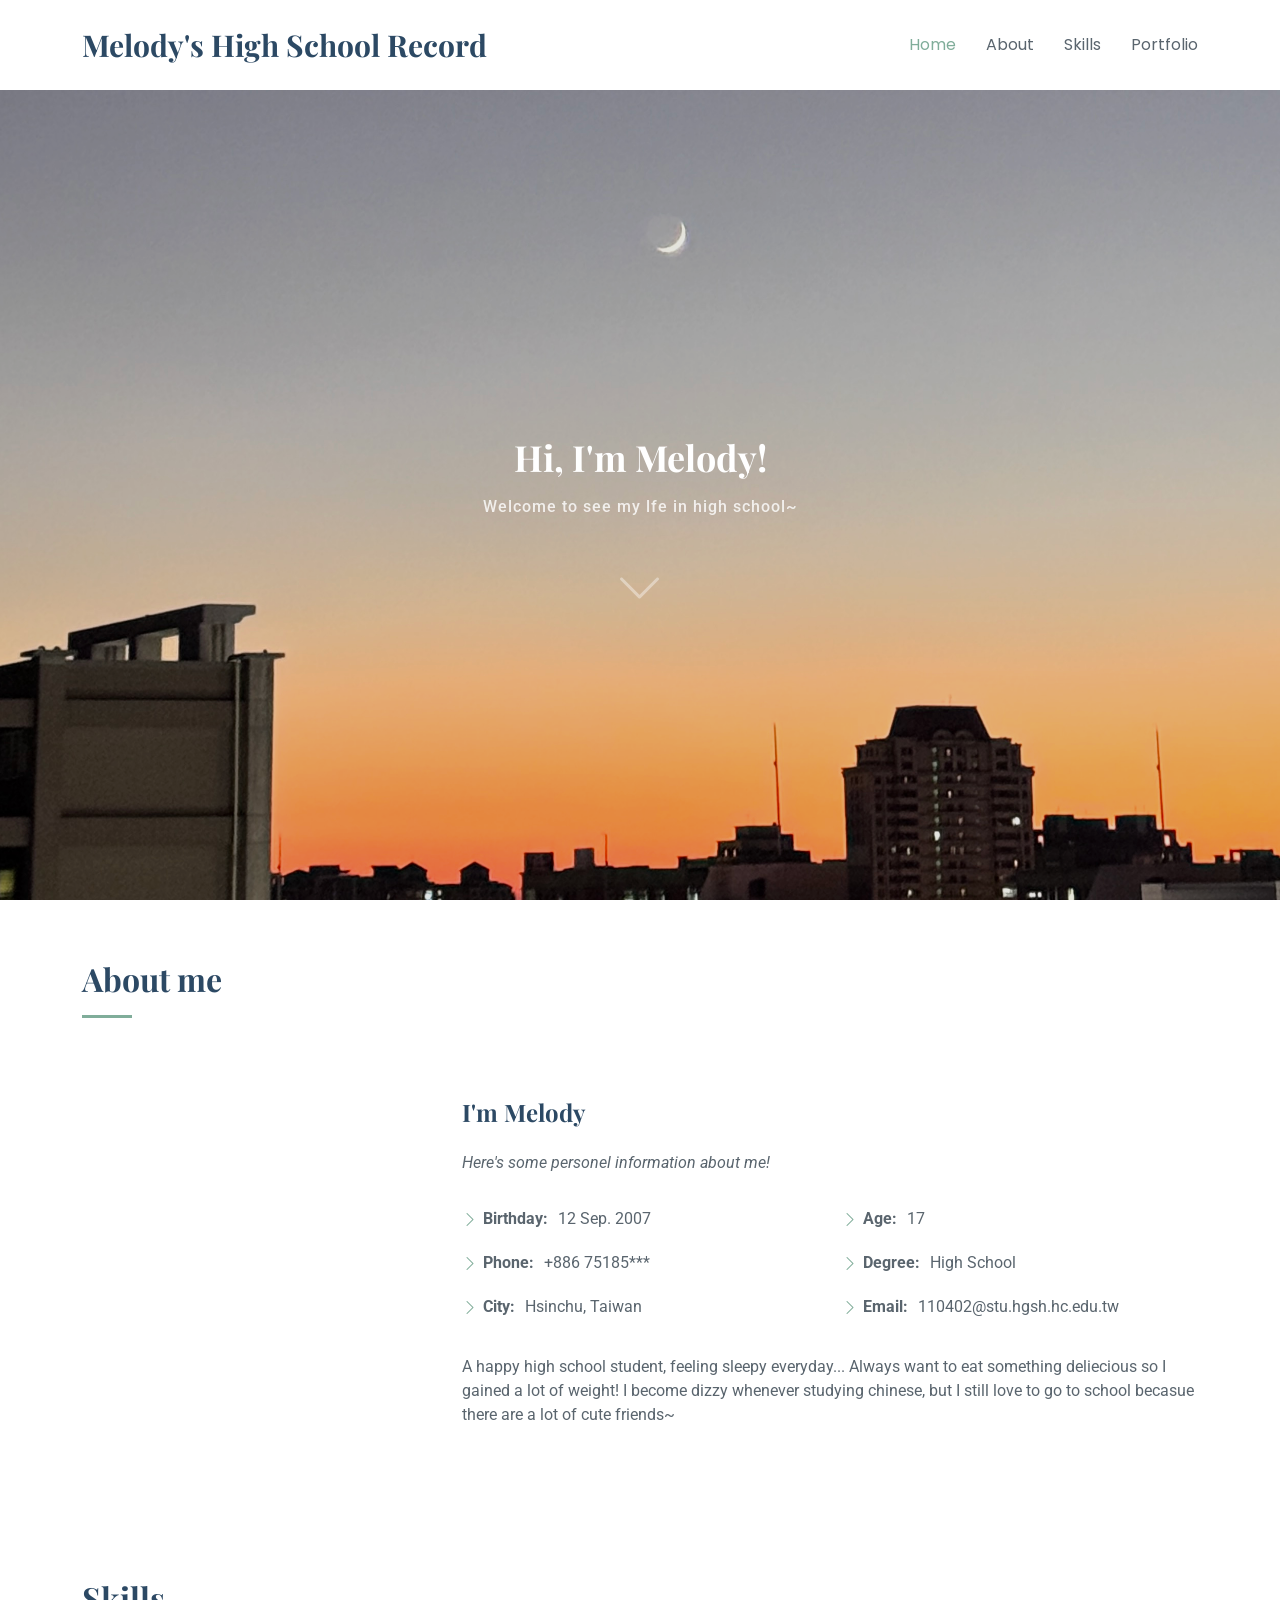
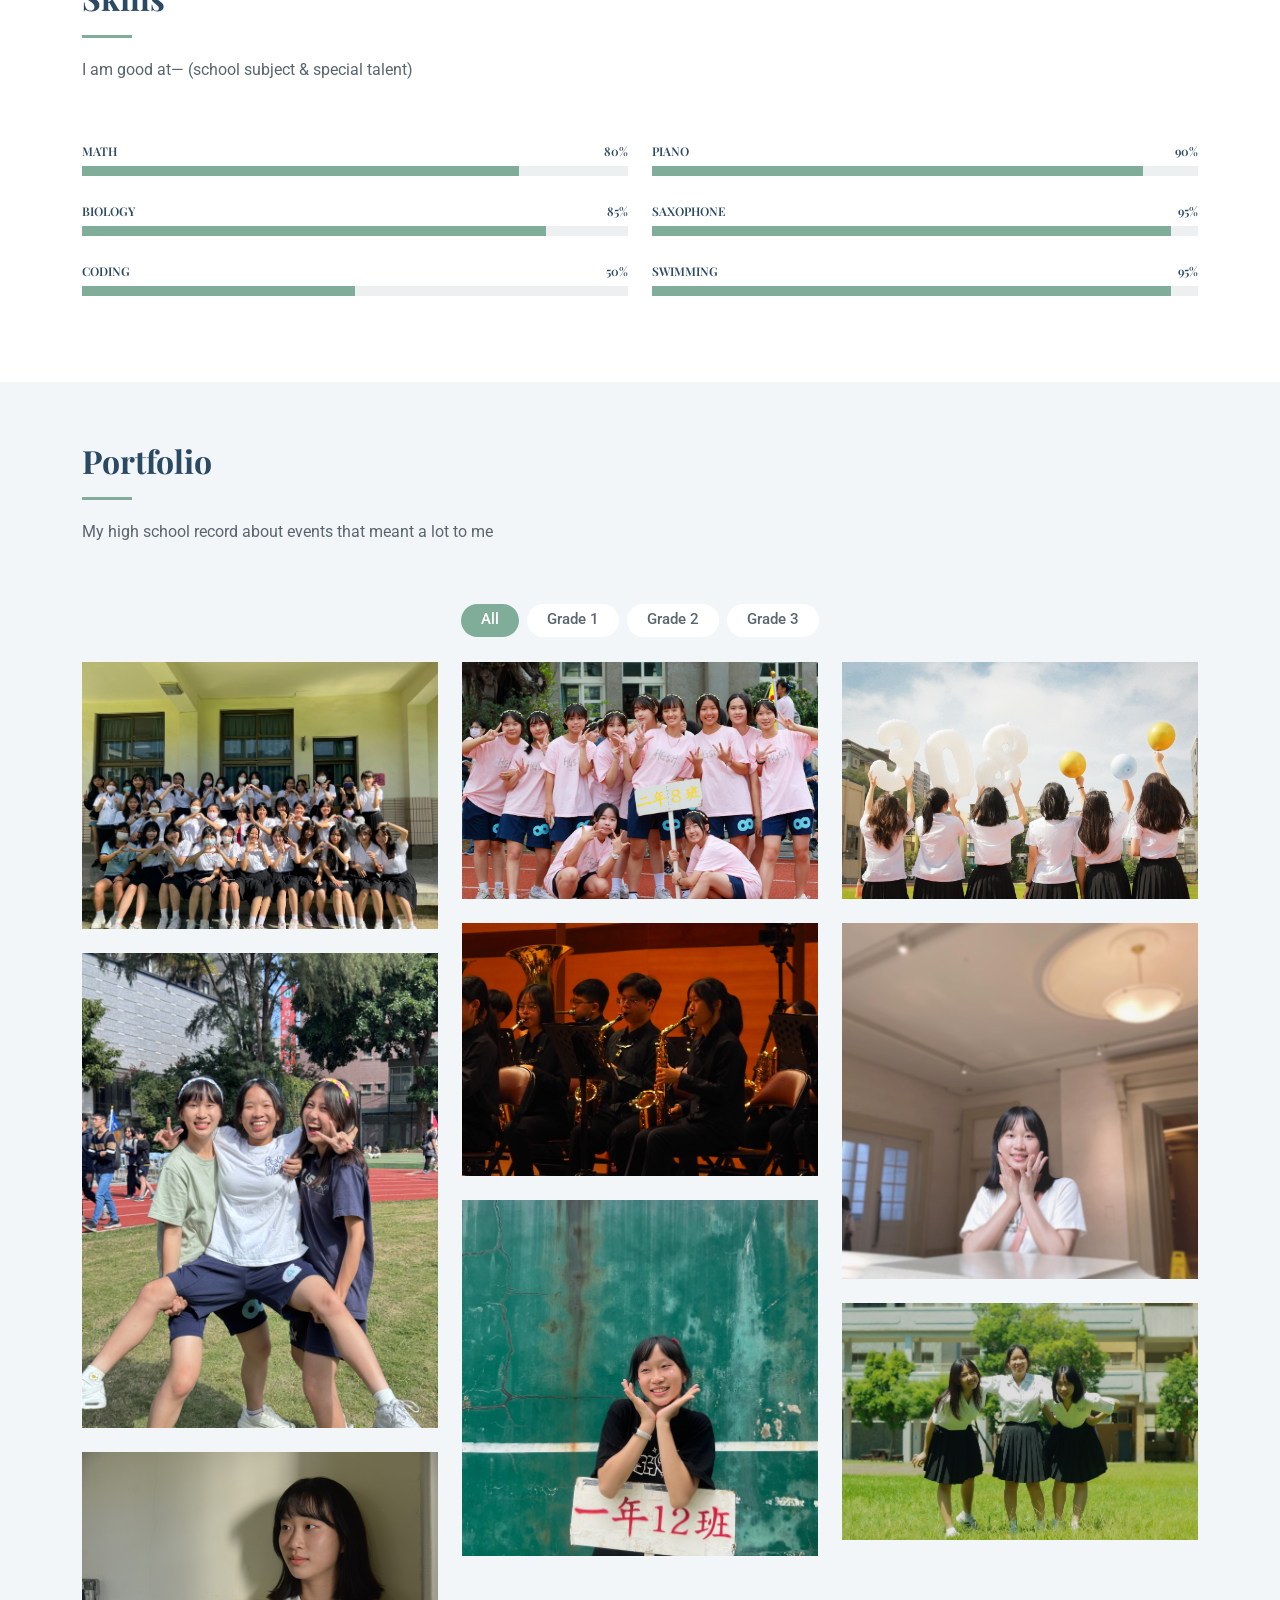
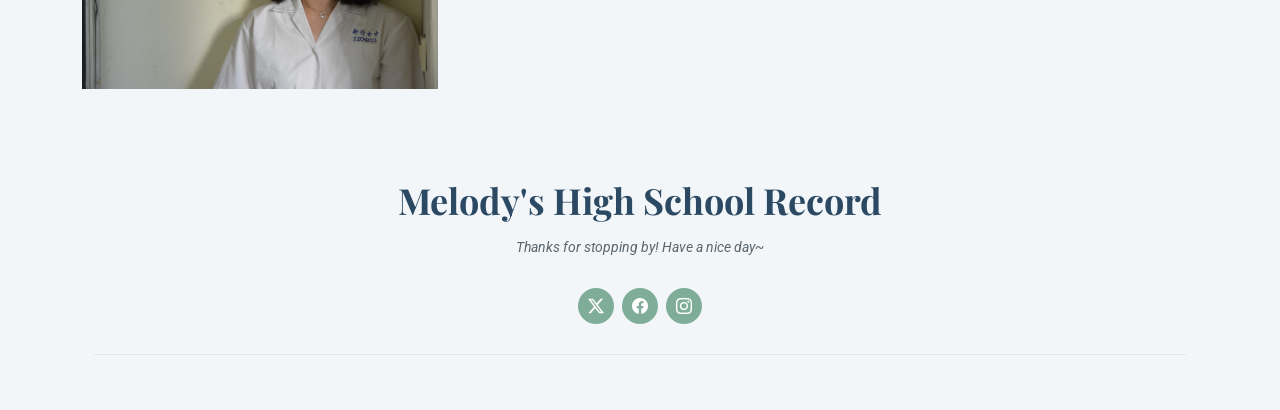
==== highschoolrecord/index.html @ af330f17 "Add files via upload" ====
<!DOCTYPE html>
<html lang="en">

<head>
  <meta charset="utf-8">
  <meta content="width=device-width, initial-scale=1.0" name="viewport">
  <title>Melody's High School Record</title>
  <meta name="description" content="">
  <meta name="keywords" content="">

  <!-- Favicons -->
  <link href="assets/img/favicon.png" rel="icon">
  <link href="assets/img/apple-touch-icon.png" rel="apple-touch-icon">

  <!-- Fonts -->
  <link href="https://fonts.googleapis.com" rel="preconnect">
  <link href="https://fonts.gstatic.com" rel="preconnect" crossorigin>
  <link href="https://fonts.googleapis.com/css2?family=Roboto:ital,wght@0,100;0,300;0,400;0,500;0,700;0,900;1,100;1,300;1,400;1,500;1,700;1,900&family=Poppins:ital,wght@0,100;0,200;0,300;0,400;0,500;0,600;0,700;0,800;0,900;1,100;1,200;1,300;1,400;1,500;1,600;1,700;1,800;1,900&family=Playfair+Display:ital,wght@0,400;0,500;0,600;0,700;0,800;0,900;1,400;1,500;1,600;1,700;1,800;1,900&display=swap" rel="stylesheet">

  <!-- Vendor CSS Files -->
  <link href="assets/vendor/bootstrap/css/bootstrap.min.css" rel="stylesheet">
  <link href="assets/vendor/bootstrap-icons/bootstrap-icons.css" rel="stylesheet">
  <link href="assets/vendor/aos/aos.css" rel="stylesheet">
  <link href="assets/vendor/glightbox/css/glightbox.min.css" rel="stylesheet">
  <link href="assets/vendor/swiper/swiper-bundle.min.css" rel="stylesheet">

  <!-- Main CSS File -->
  <link href="assets/css/main.css" rel="stylesheet">

  <!-- =======================================================
  * Template Name: Lonely
  * Template URL: https://bootstrapmade.com/free-html-bootstrap-template-lonely/
  * Updated: Aug 07 2024 with Bootstrap v5.3.3
  * Author: BootstrapMade.com
  * License: https://bootstrapmade.com/license/
  ======================================================== -->
</head>

<body class="index-page">

  <header id="header" class="header d-flex align-items-center sticky-top">
    <div class="container-fluid container-xl position-relative d-flex align-items-center justify-content-between">

      <a href="index.html" class="logo d-flex align-items-center">
        <!-- Uncomment the line below if you also wish to use an image logo -->
        <!-- <img src="assets/img/logo.png" alt=""> -->
        <h1 class="sitename">Melody's High School Record</h1>
      </a>

      <nav id="navmenu" class="navmenu">
        <ul>
          <li><a href="#hero" class="active">Home</a></li>
          <li><a href="#about">About</a></li>
		  <li><a href="#skills">Skills</a></li>
          <li><a href="#portfolio">Portfolio</a></li>
        </ul>
        <i class="mobile-nav-toggle d-xl-none bi bi-list"></i>
      </nav>

    </div>
  </header>

  <main class="main">

    <!-- Hero Section -->
    <section id="hero" class="hero section dark-background">

      <div class="container text-center" data-aos="fade-up" data-aos-delay="100">
        <h2>Hi, I'm Melody!</h2>
        <p>Welcome to see my lfe in high school~<br></p>
        <a href="#about" class="btn-scroll" title="Scroll Down"><i class="bi bi-chevron-down"></i></a>
      </div>

    </section><!-- /Hero Section -->

    <!-- About Section -->
    <section id="about" class="about section">

      <!-- Section Title -->
      <div class="container section-title" data-aos="fade-up">
        <h2>About me</h2>
      </div><!-- End Section Title -->

      <div class="container" data-aos="fade-up" data-aos-delay="100">

        <div class="row gy-4 justify-content-center">
          <div class="col-lg-4">
            <img src="assets/img/profile-img.jpg" class="img-fluid" alt="">
          </div>
          <div class="col-lg-8 content">
            <h2>I'm Melody</h2>
            <p class="fst-italic py-3">
              Here's some personel information about me!
            </p>
            <div class="row">
              <div class="col-lg-6">
                <ul>
                  <li><i class="bi bi-chevron-right"></i> <strong>Birthday:</strong> <span>12 Sep. 2007</span></li>
                  <li><i class="bi bi-chevron-right"></i> <strong>Phone:</strong> <span>+886 75185***</span></li>
                  <li><i class="bi bi-chevron-right"></i> <strong>City:</strong> <span>Hsinchu, Taiwan</span></li>
                </ul>
              </div>
              <div class="col-lg-6">
                <ul>
                  <li><i class="bi bi-chevron-right"></i> <strong>Age:</strong> <span>17</span></li>
                  <li><i class="bi bi-chevron-right"></i> <strong>Degree:</strong> <span>High School</span></li>
                  <li><i class="bi bi-chevron-right"></i> <strong>Email:</strong> <span>110402@stu.hgsh.hc.edu.tw</span></li>
                </ul>
              </div>
            </div>
            <p class="py-3">
            A happy high school student, feeling sleepy everyday...
			Always want to eat something deliecious so I gained a lot of weight!
			I become dizzy whenever studying chinese, but I still love to go to school becasue there are a lot of cute friends~
            </p>
          </div>
        </div>

      </div>

    </section><!-- /About Section -->

    <!-- Skills Section -->
    <section id="skills" class="skills section">

      <!-- Section Title -->
      <div class="container section-title" data-aos="fade-up">
        <h2>Skills</h2>
        <p>I am good at— (school subject &amp special talent)</p>
      </div><!-- End Section Title -->

      <div class="container" data-aos="fade-up" data-aos-delay="100">

        <div class="row skills-content skills-animation">

          <div class="col-lg-6">

            <div class="progress">
              <span class="skill"><span>Math</span> <i class="val">80%</i></span>
              <div class="progress-bar-wrap">
                <div class="progress-bar" role="progressbar" aria-valuenow="80" aria-valuemin="0" aria-valuemax="100"></div>
              </div>
            </div><!-- End Skills Item -->

            <div class="progress">
              <span class="skill"><span>Biology</span> <i class="val">85%</i></span>
              <div class="progress-bar-wrap">
                <div class="progress-bar" role="progressbar" aria-valuenow="85" aria-valuemin="0" aria-valuemax="100"></div>
              </div>
            </div><!-- End Skills Item -->

            <div class="progress">
              <span class="skill"><span>Coding</span> <i class="val">50%</i></span>
              <div class="progress-bar-wrap">
                <div class="progress-bar" role="progressbar" aria-valuenow="50" aria-valuemin="0" aria-valuemax="100"></div>
              </div>
            </div><!-- End Skills Item -->

          </div>

          <div class="col-lg-6">

            <div class="progress">
              <span class="skill"><span>Piano</span> <i class="val">90%</i></span>
              <div class="progress-bar-wrap">
                <div class="progress-bar" role="progressbar" aria-valuenow="90" aria-valuemin="0" aria-valuemax="100"></div>
              </div>
            </div><!-- End Skills Item -->

            <div class="progress">
              <span class="skill"><span>Saxophone</span> <i class="val">95%</i></span>
              <div class="progress-bar-wrap">
                <div class="progress-bar" role="progressbar" aria-valuenow="95" aria-valuemin="0" aria-valuemax="100"></div>
              </div>
            </div><!-- End Skills Item -->

            <div class="progress">
              <span class="skill"><span>Swimming</span> <i class="val">95%</i></span>
              <div class="progress-bar-wrap">
                <div class="progress-bar" role="progressbar" aria-valuenow="95" aria-valuemin="0" aria-valuemax="100"></div>
              </div>
            </div><!-- End Skills Item -->

          </div>

        </div>

      </div>

    </section><!-- /Skills Section -->

    
    <!-- Portfolio Section -->
    <section id="portfolio" class="portfolio section light-background">

      <!-- Section Title -->
      <div class="container section-title" data-aos="fade-up">
        <h2>Portfolio</h2>
        <p>My high school record about events that meant a lot to me</p>
      </div><!-- End Section Title -->

      <div class="container">

        <div class="isotope-layout" data-default-filter="*" data-layout="masonry" data-sort="original-order">

          <ul class="portfolio-filters isotope-filters" data-aos="fade-up" data-aos-delay="100">
            <li data-filter="*" class="filter-active">All</li>
            <li data-filter=".filter-app">Grade 1</li>
            <li data-filter=".filter-product">Grade 2</li>
            <li data-filter=".filter-branding">Grade 3</li>
          </ul><!-- End Portfolio Filters -->

          <div class="row gy-4 isotope-container" data-aos="fade-up" data-aos-delay="200">

            <div class="col-lg-4 col-md-6 portfolio-item isotope-item filter-app">
              <img src="assets/img/masonry-portfolio/masonry-portfolio-1.jpg" class="img-fluid" alt="">
              <div class="portfolio-info">
                <h4>高一期末112班大合照</h4>
                <p>快樂的高一就這樣過了!</p>
                <a href="assets/img/masonry-portfolio/masonry-portfolio-1.jpg" title="高一期末112班大合照" data-gallery="portfolio-gallery-app" class="glightbox preview-link"><i class="bi bi-zoom-in"></i></a>
                </div>
            </div><!-- End Portfolio Item -->

            <div class="col-lg-4 col-md-6 portfolio-item isotope-item filter-product">
              <img src="assets/img/masonry-portfolio/masonry-portfolio-2.jpg" class="img-fluid" alt="">
              <div class="portfolio-info">
                <h4>99th 校慶運動會</h4>
                <p>happy moment with my new classmates</p>
                <a href="assets/img/masonry-portfolio/masonry-portfolio-2.jpg" title="99th 校慶運動會" data-gallery="portfolio-gallery-product" class="glightbox preview-link"><i class="bi bi-zoom-in"></i></a>
               </div>
            </div><!-- End Portfolio Item -->

            <div class="col-lg-4 col-md-6 portfolio-item isotope-item filter-branding">
              <img src="assets/img/masonry-portfolio/masonry-portfolio-3.jpg" class="img-fluid" alt="">
              <div class="portfolio-info">
                <h4>畢業照 with friends</h4>
                <p>可愛的人們與漂亮的藍天</p>
                <a href="assets/img/masonry-portfolio/masonry-portfolio-3.jpg" title="畢業照 with friends" data-gallery="portfolio-gallery-branding" class="glightbox preview-link"><i class="bi bi-zoom-in"></i></a>
                 </div>
            </div><!-- End Portfolio Item -->

            <div class="col-lg-4 col-md-6 portfolio-item isotope-item filter-app">
              <img src="assets/img/masonry-portfolio/masonry-portfolio-4.jpg" class="img-fluid" alt="">
              <div class="portfolio-info">
                <h4>管樂成果發表 "Fantas!ico"</h4>
                <p>和喜歡的人們奏出美妙的樂章~</p>
                <a href="assets/img/masonry-portfolio/masonry-portfolio-4.jpg" title="管樂成果發表 Fantas!ico" data-gallery="portfolio-gallery-app" class="glightbox preview-link"><i class="bi bi-zoom-in"></i></a>
                </div>
            </div><!-- End Portfolio Item -->

            <div class="col-lg-4 col-md-6 portfolio-item isotope-item filter-product">
              <img src="assets/img/masonry-portfolio/masonry-portfolio-5.jpg" class="img-fluid" alt="">
              <div class="portfolio-info">
                <h4>Graduation trip</h4>
                <p>過好快的三天，但回憶滿滿</p>
                <a href="assets/img/masonry-portfolio/masonry-portfolio-5.jpg" title="Graduation trip" data-gallery="portfolio-gallery-product" class="glightbox preview-link"><i class="bi bi-zoom-in"></i></a>
                </div>
            </div><!-- End Portfolio Item -->

            <div class="col-lg-4 col-md-6 portfolio-item isotope-item filter-branding">
              <img src="assets/img/masonry-portfolio/masonry-portfolio-6.jpg" class="img-fluid" alt="">
              <div class="portfolio-info">
                <h4>Best friends💕</h4>
                <p>默默就三年了~最愛kate and 名媛</p>
                <a href="assets/img/masonry-portfolio/masonry-portfolio-6.jpg" title="Best friends💕" data-gallery="portfolio-gallery-branding" class="glightbox preview-link"><i class="bi bi-zoom-in"></i></a>
                 </div>
            </div><!-- End Portfolio Item -->

            <div class="col-lg-4 col-md-6 portfolio-item isotope-item filter-app">
              <img src="assets/img/masonry-portfolio/masonry-portfolio-7.jpg" class="img-fluid" alt="">
              <div class="portfolio-info">
                <h4>98th 校慶運動會</h4>
                <p>和112班排的合照</p>
                <a href="assets/img/masonry-portfolio/masonry-portfolio-7.jpg" title="98th 校慶運動會" data-gallery="portfolio-gallery-app" class="glightbox preview-link"><i class="bi bi-zoom-in"></i></a>
                 </div>
            </div><!-- End Portfolio Item -->

            <div class="col-lg-4 col-md-6 portfolio-item isotope-item filter-product">
              <img src="assets/img/masonry-portfolio/masonry-portfolio-8.jpg" class="img-fluid" alt="">
              <div class="portfolio-info">
                <h4>瘋瘋癲癲三人組🤞</h4>
                <p>塞班魯班小嬌妻萬歲!</p>
                <a href="assets/img/masonry-portfolio/masonry-portfolio-8.jpg" title="最好的friends~" data-gallery="portfolio-gallery-product" class="glightbox preview-link"><i class="bi bi-zoom-in"></i></a>
                </div>
            </div><!-- End Portfolio Item -->

            <div class="col-lg-4 col-md-6 portfolio-item isotope-item filter-branding">
              <img src="assets/img/masonry-portfolio/masonry-portfolio-9.jpg" class="img-fluid" alt="">
              <div class="portfolio-info">
                <h4>在開始被學測荼毒前的美照</h4>
                <p>剩下的都是拚學測的醜照(?</p>
                <a href="assets/img/masonry-portfolio/masonry-portfolio-9.jpg" title="在開始被學測荼毒前的美照" data-gallery="portfolio-gallery-branding" class="glightbox preview-link"><i class="bi bi-zoom-in"></i></a>
                 </div>
            </div><!-- End Portfolio Item -->

          </div><!-- End Portfolio Container -->

        </div>

      </div>

    </section><!-- /Portfolio Section -->

    

  </main>

  <footer id="footer" class="footer light-background">
    <div class="container">
      <h3 class="sitename">Melody's High School Record</h3>
      <p>Thanks for stopping by! Have a nice day~</p>
      <div class="social-links d-flex justify-content-center">
        <a href="https://x.com/?mx=2"><i class="bi bi-twitter-x"></i></a>
        <a href="https://www.facebook.com/"><i class="bi bi-facebook"></i></a>
        <a href="https://www.instagram.com/"><i class="bi bi-instagram"></i></a>
      </div>
      <div class="container">
        <div class="copyright">
          
        </div>
       
      </div>
    </div>
  </footer>

  <!-- Scroll Top -->
  <a href="#" id="scroll-top" class="scroll-top d-flex align-items-center justify-content-center"><i class="bi bi-arrow-up-short"></i></a>

  <!-- Preloader -->
  <div id="preloader"></div>

  <!-- Vendor JS Files -->
  <script src="assets/vendor/bootstrap/js/bootstrap.bundle.min.js"></script>
  <script src="assets/vendor/php-email-form/validate.js"></script>
  <script src="assets/vendor/aos/aos.js"></script>
  <script src="assets/vendor/waypoints/noframework.waypoints.js"></script>
  <script src="assets/vendor/glightbox/js/glightbox.min.js"></script>
  <script src="assets/vendor/imagesloaded/imagesloaded.pkgd.min.js"></script>
  <script src="assets/vendor/isotope-layout/isotope.pkgd.min.js"></script>
  <script src="assets/vendor/swiper/swiper-bundle.min.js"></script>

  <!-- Main JS File -->
  <script src="assets/js/main.js"></script>

</body>

</html>
---- highschoolrecord/assets/css/main.css ----
/**
* Template Name: Lonely
* Template URL: https://bootstrapmade.com/free-html-bootstrap-template-lonely/
* Updated: Aug 07 2024 with Bootstrap v5.3.3
* Author: BootstrapMade.com
* License: https://bootstrapmade.com/license/
*/

/*--------------------------------------------------------------
# Font & Color Variables
# Help: https://bootstrapmade.com/color-system/
--------------------------------------------------------------*/
/* Fonts */
:root {
  --default-font: "Roboto",  system-ui, -apple-system, "Segoe UI", Roboto, "Helvetica Neue", Arial, "Noto Sans", "Liberation Sans", sans-serif, "Apple Color Emoji", "Segoe UI Emoji", "Segoe UI Symbol", "Noto Color Emoji";
  --heading-font: "Playfair Display",  sans-serif;
  --nav-font: "Poppins",  sans-serif;
}

/* Global Colors - The following color variables are used throughout the website. Updating them here will change the color scheme of the entire website */
:root { 
  --background-color: #ffffff; /* Background color for the entire website, including individual sections */
  --default-color: #5a656e; /* Default color used for the majority of the text content across the entire website */
  --heading-color: #2c4964; /* Color for headings, subheadings and title throughout the website */
  --accent-color: #80ad9a; /* Accent color that represents your brand on the website. It's used for buttons, links, and other elements that need to stand out */
  --surface-color: #ffffff; /* The surface color is used as a background of boxed elements within sections, such as cards, icon boxes, or other elements that require a visual separation from the global background. */
  --contrast-color: #ffffff; /* Contrast color for text, ensuring readability against backgrounds of accent, heading, or default colors. */
}

/* Nav Menu Colors - The following color variables are used specifically for the navigation menu. They are separate from the global colors to allow for more customization options */
:root {
  --nav-color: #5a656e;  /* The default color of the main navmenu links */
  --nav-hover-color: #80ad9a; /* Applied to main navmenu links when they are hovered over or active */
  --nav-mobile-background-color: #ffffff; /* Used as the background color for mobile navigation menu */
  --nav-dropdown-background-color: #ffffff; /* Used as the background color for dropdown items that appear when hovering over primary navigation items */
  --nav-dropdown-color: #5a656e; /* Used for navigation links of the dropdown items in the navigation menu. */
  --nav-dropdown-hover-color: #80ad9a; /* Similar to --nav-hover-color, this color is applied to dropdown navigation links when they are hovered over. */
}

/* Color Presets - These classes override global colors when applied to any section or element, providing reuse of the sam color scheme. */

.light-background {
  --background-color: #f2f6f9;
  --surface-color: #ffffff;
}

.dark-background {
  --background-color: #060606;
  --default-color: #ffffff;
  --heading-color: #ffffff;
  --surface-color: #252525;
  --contrast-color: #ffffff;
}

/* Smooth scroll */
:root {
  scroll-behavior: smooth;
}

/*--------------------------------------------------------------
# General Styling & Shared Classes
--------------------------------------------------------------*/
body {
  color: var(--default-color);
  background-color: var(--background-color);
  font-family: var(--default-font);
}

a {
  color: var(--accent-color);
  text-decoration: none;
  transition: 0.3s;
}

a:hover {
  color: color-mix(in srgb, var(--accent-color), transparent 25%);
  text-decoration: none;
}

h1,
h2,
h3,
h4,
h5,
h6 {
  color: var(--heading-color);
  font-family: var(--heading-font);
}

/* PHP Email Form Messages
------------------------------*/
.php-email-form .error-message {
  display: none;
  background: #df1529;
  color: #ffffff;
  text-align: left;
  padding: 15px;
  margin-bottom: 24px;
  font-weight: 600;
}

.php-email-form .sent-message {
  display: none;
  color: #ffffff;
  background: #059652;
  text-align: center;
  padding: 15px;
  margin-bottom: 24px;
  font-weight: 600;
}

.php-email-form .loading {
  display: none;
  background: var(--surface-color);
  text-align: center;
  padding: 15px;
  margin-bottom: 24px;
}

.php-email-form .loading:before {
  content: "";
  display: inline-block;
  border-radius: 50%;
  width: 24px;
  height: 24px;
  margin: 0 10px -6px 0;
  border: 3px solid var(--accent-color);
  border-top-color: var(--surface-color);
  animation: php-email-form-loading 1s linear infinite;
}

@keyframes php-email-form-loading {
  0% {
    transform: rotate(0deg);
  }

  100% {
    transform: rotate(360deg);
  }
}

/*--------------------------------------------------------------
# Global Header
--------------------------------------------------------------*/
.header {
  color: var(--default-color);
  background-color: var(--background-color);
  padding: 15px 0;
  transition: all 0.5s;
  z-index: 997;
}

.header .logo {
  line-height: 1;
}

.header .logo img {
  max-height: 32px;
  margin-right: 8px;
}

.header .logo h1 {
  font-size: 30px;
  margin: 0;
  font-weight: 700;
  color: var(--heading-color);
}

.scrolled .header {
  box-shadow: 0px 0 18px rgba(0, 0, 0, 0.1);
}

/*--------------------------------------------------------------
# Navigation Menu
--------------------------------------------------------------*/
/* Navmenu - Desktop */
@media (min-width: 1200px) {
  .navmenu {
    padding: 0;
  }

  .navmenu ul {
    margin: 0;
    padding: 0;
    display: flex;
    list-style: none;
    align-items: center;
  }

  .navmenu li {
    position: relative;
  }

  .navmenu a,
  .navmenu a:focus {
    color: var(--nav-color);
    padding: 18px 15px;
    font-size: 16px;
    font-family: var(--nav-font);
    font-weight: 400;
    display: flex;
    align-items: center;
    justify-content: space-between;
    white-space: nowrap;
    transition: 0.3s;
  }

  .navmenu a i,
  .navmenu a:focus i {
    font-size: 12px;
    line-height: 0;
    margin-left: 5px;
    transition: 0.3s;
  }

  .navmenu li:last-child a {
    padding-right: 0;
  }

  .navmenu li:hover>a,
  .navmenu .active,
  .navmenu .active:focus {
    color: var(--nav-hover-color);
  }

  .navmenu .dropdown ul {
    margin: 0;
    padding: 10px 0;
    background: var(--nav-dropdown-background-color);
    display: block;
    position: absolute;
    visibility: hidden;
    left: 14px;
    top: 130%;
    opacity: 0;
    transition: 0.3s;
    border-radius: 4px;
    z-index: 99;
    box-shadow: 0px 0px 30px rgba(0, 0, 0, 0.1);
  }

  .navmenu .dropdown ul li {
    min-width: 200px;
  }

  .navmenu .dropdown ul a {
    padding: 10px 20px;
    font-size: 15px;
    text-transform: none;
    color: var(--nav-dropdown-color);
  }

  .navmenu .dropdown ul a i {
    font-size: 12px;
  }

  .navmenu .dropdown ul a:hover,
  .navmenu .dropdown ul .active:hover,
  .navmenu .dropdown ul li:hover>a {
    color: var(--nav-dropdown-hover-color);
  }

  .navmenu .dropdown:hover>ul {
    opacity: 1;
    top: 100%;
    visibility: visible;
  }

  .navmenu .dropdown .dropdown ul {
    top: 0;
    left: -90%;
    visibility: hidden;
  }

  .navmenu .dropdown .dropdown:hover>ul {
    opacity: 1;
    top: 0;
    left: -100%;
    visibility: visible;
  }
}

/* Navmenu - Mobile */
@media (max-width: 1199px) {
  .mobile-nav-toggle {
    color: var(--nav-color);
    font-size: 28px;
    line-height: 0;
    margin-right: 10px;
    cursor: pointer;
    transition: color 0.3s;
  }

  .navmenu {
    padding: 0;
    z-index: 9997;
  }

  .navmenu ul {
    display: none;
    list-style: none;
    position: absolute;
    inset: 60px 20px 20px 20px;
    padding: 10px 0;
    margin: 0;
    border-radius: 6px;
    background-color: var(--nav-mobile-background-color);
    overflow-y: auto;
    transition: 0.3s;
    z-index: 9998;
    box-shadow: 0px 0px 30px rgba(0, 0, 0, 0.1);
  }

  .navmenu a,
  .navmenu a:focus {
    color: var(--nav-dropdown-color);
    padding: 10px 20px;
    font-family: var(--nav-font);
    font-size: 17px;
    font-weight: 500;
    display: flex;
    align-items: center;
    justify-content: space-between;
    white-space: nowrap;
    transition: 0.3s;
  }

  .navmenu a i,
  .navmenu a:focus i {
    font-size: 12px;
    line-height: 0;
    margin-left: 5px;
    width: 30px;
    height: 30px;
    display: flex;
    align-items: center;
    justify-content: center;
    border-radius: 50%;
    transition: 0.3s;
    background-color: color-mix(in srgb, var(--accent-color), transparent 90%);
  }

  .navmenu a i:hover,
  .navmenu a:focus i:hover {
    background-color: var(--accent-color);
    color: var(--contrast-color);
  }

  .navmenu a:hover,
  .navmenu .active,
  .navmenu .active:focus {
    color: var(--nav-dropdown-hover-color);
  }

  .navmenu .active i,
  .navmenu .active:focus i {
    background-color: var(--accent-color);
    color: var(--contrast-color);
    transform: rotate(180deg);
  }

  .navmenu .dropdown ul {
    position: static;
    display: none;
    z-index: 99;
    padding: 10px 0;
    margin: 10px 20px;
    background-color: var(--nav-dropdown-background-color);
    border: 1px solid color-mix(in srgb, var(--default-color), transparent 90%);
    box-shadow: none;
    transition: all 0.5s ease-in-out;
  }

  .navmenu .dropdown ul ul {
    background-color: rgba(33, 37, 41, 0.1);
  }

  .navmenu .dropdown>.dropdown-active {
    display: block;
    background-color: rgba(33, 37, 41, 0.03);
  }

  .mobile-nav-active {
    overflow: hidden;
  }

  .mobile-nav-active .mobile-nav-toggle {
    color: #fff;
    position: absolute;
    font-size: 32px;
    top: 15px;
    right: 15px;
    margin-right: 0;
    z-index: 9999;
  }

  .mobile-nav-active .navmenu {
    position: fixed;
    overflow: hidden;
    inset: 0;
    background: rgba(33, 37, 41, 0.8);
    transition: 0.3s;
  }

  .mobile-nav-active .navmenu>ul {
    display: block;
  }
}

/*--------------------------------------------------------------
# Global Footer
--------------------------------------------------------------*/
.footer {
  color: var(--default-color);
  background-color: var(--background-color);
  font-size: 14px;
  text-align: center;
  padding: 30px 0;
  position: relative;
}

.footer h3 {
  font-size: 36px;
  font-weight: 700;
  position: relative;
  padding: 0;
  margin: 0 0 15px 0;
}

.footer p {
  font-size: 15;
  font-style: italic;
  padding: 0;
  margin: 0 0 30px 0;
}

.footer .social-links {
  margin: 0 0 30px 0;
}

.footer .social-links a {
  font-size: 16px;
  display: flex;
  align-items: center;
  justify-content: center;
  background: var(--accent-color);
  color: var(--contrast-color);
  line-height: 1;
  margin: 0 4px;
  border-radius: 50%;
  text-align: center;
  width: 36px;
  height: 36px;
  transition: 0.3s;
}

.footer .social-links a:hover {
  background: color-mix(in srgb, var(--accent-color), transparent 20%);
  text-decoration: none;
}

.footer .copyright {
  padding-top: 25px;
  border-top: 1px solid color-mix(in srgb, var(--default-color), transparent 90%);
}

.footer .credits {
  font-size: 13px;
  padding-top: 5px;
}

/*--------------------------------------------------------------
# Preloader
--------------------------------------------------------------*/
#preloader {
  position: fixed;
  inset: 0;
  z-index: 999999;
  overflow: hidden;
  background: var(--background-color);
  transition: all 0.6s ease-out;
}

#preloader:before {
  content: "";
  position: fixed;
  top: calc(50% - 30px);
  left: calc(50% - 30px);
  border: 6px solid #ffffff;
  border-color: var(--accent-color) transparent var(--accent-color) transparent;
  border-radius: 50%;
  width: 60px;
  height: 60px;
  animation: animate-preloader 1.5s linear infinite;
}

@keyframes animate-preloader {
  0% {
    transform: rotate(0deg);
  }

  100% {
    transform: rotate(360deg);
  }
}

/*--------------------------------------------------------------
# Scroll Top Button
--------------------------------------------------------------*/
.scroll-top {
  position: fixed;
  visibility: hidden;
  opacity: 0;
  right: 15px;
  bottom: 15px;
  z-index: 99999;
  background-color: var(--accent-color);
  width: 40px;
  height: 40px;
  border-radius: 4px;
  transition: all 0.4s;
}

.scroll-top i {
  font-size: 24px;
  color: var(--contrast-color);
  line-height: 0;
}

.scroll-top:hover {
  background-color: color-mix(in srgb, var(--accent-color), transparent 20%);
  color: var(--contrast-color);
}

.scroll-top.active {
  visibility: visible;
  opacity: 1;
}

/*--------------------------------------------------------------
# Disable aos animation delay on mobile devices
--------------------------------------------------------------*/
@media screen and (max-width: 768px) {
  [data-aos-delay] {
    transition-delay: 0 !important;
  }
}

/*--------------------------------------------------------------
# Global Page Titles & Breadcrumbs
--------------------------------------------------------------*/
.page-title {
  color: var(--default-color);
  background-color: var(--background-color);
  padding: 25px 0;
  position: relative;
}

.page-title h1 {
  font-size: 24px;
  font-weight: 700;
}

.page-title .breadcrumbs ol {
  display: flex;
  flex-wrap: wrap;
  list-style: none;
  padding: 0;
  margin: 0;
  font-size: 14px;
  font-weight: 400;
}

.page-title .breadcrumbs ol li+li {
  padding-left: 10px;
}

.page-title .breadcrumbs ol li+li::before {
  content: "/";
  display: inline-block;
  padding-right: 10px;
  color: color-mix(in srgb, var(--default-color), transparent 70%);
}

/*--------------------------------------------------------------
# Global Sections
--------------------------------------------------------------*/
section,
.section {
  color: var(--default-color);
  background-color: var(--background-color);
  padding: 60px 0;
  scroll-margin-top: 90px;
  overflow: clip;
}

@media (max-width: 1199px) {

  section,
  .section {
    scroll-margin-top: 66px;
  }
}

/*--------------------------------------------------------------
# Global Section Titles
--------------------------------------------------------------*/
.section-title {
  padding-bottom: 60px;
  position: relative;
}

.section-title h2 {
  font-size: 32px;
  font-weight: 700;
  margin-bottom: 20px;
  padding-bottom: 20px;
  position: relative;
}

.section-title h2:after {
  content: "";
  position: absolute;
  display: block;
  width: 50px;
  height: 3px;
  background: var(--accent-color);
  left: 0;
  right: 0;
  bottom: 0;
}

.section-title p {
  margin-bottom: 0;
}

/*--------------------------------------------------------------
# Hero Section
--------------------------------------------------------------*/
.hero {
  background: url(../img/hero-bg.jpg) top center no-repeat;
  background-size: cover;
  width: 100%;
  min-height: 90vh;
  position: relative;
  padding: 120px 0 60px 0;
  display: flex;
  align-items: center;
  justify-content: center;
}

.hero:before {
  content: "";
  background: color-mix(in srgb, var(--background-color), transparent 90%);
  position: absolute;
  inset: 0;
  z-index: 2;
}

.hero img {
  position: absolute;
  inset: 0;
  display: block;
  width: 100%;
  height: 100%;
  object-fit: cover;
  z-index: 1;
}

.hero .container {
  position: relative;
  z-index: 3;
}

.hero h2 {
  margin: 0;
  font-size: 36px;
  font-weight: 700;
  line-height: 56px;
}

.hero p {
  color: color-mix(in srgb, var(--default-color), transparent 20%);
  margin: 10px 0 0 0;
  font-size: 16px;
  font-weight: 500;
  letter-spacing: 1px;
}

@media (max-width: 640px) {
  .hero h1 {
    font-size: 30px;
    line-height: 36px;
  }
}

.hero .btn-scroll {
  transition: 0.4s;
  color: color-mix(in srgb, var(--default-color), transparent 60%);
  display: block;
  margin-top: 30px;
  animation: btn-up-down 1s ease-in-out infinite alternate-reverse both;
}

.hero .btn-scroll i {
  font-size: 48px;
}

.hero .btn-scroll:hover {
  color: var(--accent-color);
}

@keyframes btn-up-down {
  0% {
    transform: translateY(5px);
  }

  100% {
    transform: translateY(-5px);
  }
}

/*--------------------------------------------------------------
# About Section
--------------------------------------------------------------*/
.about .content h2 {
  font-weight: 700;
  font-size: 24px;
}

.about .content ul {
  list-style: none;
  padding: 0;
}

.about .content ul li {
  margin-bottom: 20px;
  display: flex;
  align-items: center;
}

.about .content ul strong {
  margin-right: 10px;
}

.about .content ul i {
  font-size: 16px;
  margin-right: 5px;
  color: var(--accent-color);
  line-height: 0;
}

/*--------------------------------------------------------------
# Skills Section
--------------------------------------------------------------*/
.skills .progress {
  height: 60px;
  display: block;
  background: none;
  border-radius: 0;
}

.skills .progress .skill {
  color: var(--heading-color);
  padding: 0;
  margin: 0 0 6px 0;
  text-transform: uppercase;
  display: block;
  font-weight: 600;
  font-family: var(--heading-font);
}

.skills .progress .skill .val {
  float: right;
  font-style: normal;
}

.skills .progress-bar-wrap {
  background: color-mix(in srgb, var(--default-color), transparent 90%);
  height: 10px;
}

.skills .progress-bar {
  width: 1px;
  height: 10px;
  transition: 0.9s;
  background-color: var(--accent-color);
}

/*--------------------------------------------------------------
# Resume Section
--------------------------------------------------------------*/
.resume .resume-title {
  color: var(--heading-color);
  font-size: 26px;
  font-weight: 700;
  margin-top: 20px;
  margin-bottom: 20px;
}

.resume .resume-item {
  padding: 0 0 20px 20px;
  margin-top: -2px;
  border-left: 2px solid var(--accent-color);
  position: relative;
}

.resume .resume-item h4 {
  line-height: 18px;
  font-size: 18px;
  font-weight: 600;
  text-transform: uppercase;
  color: color-mix(in srgb, var(--default-color), transparent 20%);
  margin-bottom: 10px;
}

.resume .resume-item h5 {
  font-size: 16px;
  padding: 5px 15px;
  display: inline-block;
  font-weight: 600;
  margin-bottom: 10px;
}

.resume .resume-item ul {
  padding-left: 20px;
}

.resume .resume-item ul li {
  padding-bottom: 10px;
}

.resume .resume-item:last-child {
  padding-bottom: 0;
}

.resume .resume-item::before {
  content: "";
  position: absolute;
  width: 16px;
  height: 16px;
  border-radius: 50px;
  left: -9px;
  top: 0;
  background: var(--background-color);
  border: 2px solid var(--accent-color);
}

/*--------------------------------------------------------------
# Services Section
--------------------------------------------------------------*/
.services .service-item {
  background-color: var(--surface-color);
  box-shadow: 0px 0 25px 0 rgba(0, 0, 0, 0.1);
  padding: 50px 30px;
  transition: all 0.3s ease-in-out;
  height: 100%;
  position: relative;
  z-index: 1;
}

.services .service-item:before {
  content: "";
  position: absolute;
  background: var(--accent-color);
  inset: 100% 0 0 0;
  transition: all 0.3s;
  z-index: -1;
}

.services .service-item .icon {
  margin-bottom: 10px;
}

.services .service-item .icon i {
  color: var(--accent-color);
  font-size: 36px;
  transition: ease-in-out 0.3s;
}

.services .service-item h4 {
  font-weight: 700;
  margin-bottom: 15px;
  font-size: 20px;
}

.services .service-item h4 a {
  color: var(--heading-color);
  transition: ease-in-out 0.3s;
}

.services .service-item p {
  line-height: 24px;
  font-size: 14px;
  margin-bottom: 0;
  transition: ease-in-out 0.3s;
}

.services .service-item:hover h4 a,
.services .service-item:hover .icon i,
.services .service-item:hover p {
  color: var(--contrast-color);
}

.services .service-item:hover:before {
  background: var(--accent-color);
  inset: 0;
  border-radius: 0px;
}

/*--------------------------------------------------------------
# Portfolio Section
--------------------------------------------------------------*/
.portfolio .portfolio-filters {
  padding: 0;
  margin: 0 auto 20px auto;
  list-style: none;
  text-align: center;
}

.portfolio .portfolio-filters li {
  background-color: var(--surface-color);
  cursor: pointer;
  display: inline-block;
  padding: 8px 20px 10px 20px;
  margin: 0 2px;
  font-size: 15px;
  font-weight: 500;
  line-height: 1;
  margin-bottom: 5px;
  border-radius: 50px;
  transition: all 0.3s ease-in-out;
}

.portfolio .portfolio-filters li:hover,
.portfolio .portfolio-filters li.filter-active {
  color: var(--contrast-color);
  background-color: var(--accent-color);
}

.portfolio .portfolio-filters li:first-child {
  margin-left: 0;
}

.portfolio .portfolio-filters li:last-child {
  margin-right: 0;
}

@media (max-width: 575px) {
  .portfolio .portfolio-filters li {
    font-size: 14px;
    margin: 0 0 10px 0;
  }
}

.portfolio .portfolio-item {
  position: relative;
  overflow: hidden;
}

.portfolio .portfolio-item .portfolio-info {
  opacity: 0;
  position: absolute;
  left: 12px;
  right: 12px;
  bottom: -100%;
  z-index: 3;
  transition: all ease-in-out 0.5s;
  background: color-mix(in srgb, var(--surface-color), transparent 10%);
  padding: 15px;
}

.portfolio .portfolio-item .portfolio-info h4 {
  font-size: 18px;
  font-weight: 600;
  padding-right: 50px;
}

.portfolio .portfolio-item .portfolio-info p {
  color: color-mix(in srgb, var(--default-color), transparent 30%);
  font-size: 14px;
  margin-bottom: 0;
  padding-right: 50px;
}

.portfolio .portfolio-item .portfolio-info .preview-link,
.portfolio .portfolio-item .portfolio-info .details-link {
  position: absolute;
  right: 50px;
  font-size: 24px;
  top: calc(50% - 14px);
  color: color-mix(in srgb, var(--default-color), transparent 30%);
  transition: 0.3s;
  line-height: 0;
}

.portfolio .portfolio-item .portfolio-info .preview-link:hover,
.portfolio .portfolio-item .portfolio-info .details-link:hover {
  color: var(--accent-color);
}

.portfolio .portfolio-item .portfolio-info .details-link {
  right: 14px;
  font-size: 28px;
}

.portfolio .portfolio-item:hover .portfolio-info {
  opacity: 1;
  bottom: 0;
}

/*--------------------------------------------------------------
# Testimonials Section
--------------------------------------------------------------*/
.testimonials .testimonials-carousel,
.testimonials .testimonials-slider {
  overflow: hidden;
}

.testimonials .testimonial-item {
  box-sizing: content-box;
  min-height: 320px;
}

.testimonials .testimonial-item .testimonial-img {
  width: 90px;
  border-radius: 50%;
  margin: -40px 0 0 40px;
  position: relative;
  z-index: 2;
  border: 6px solid var(--background-color);
}

.testimonials .testimonial-item h3 {
  font-size: 18px;
  font-weight: bold;
  margin: 10px 0 5px 45px;
}

.testimonials .testimonial-item h4 {
  font-size: 14px;
  color: color-mix(in srgb, var(--default-color), transparent 20%);
  margin: 0 0 0 45px;
}

.testimonials .testimonial-item .quote-icon-left,
.testimonials .testimonial-item .quote-icon-right {
  color: color-mix(in srgb, var(--accent-color), transparent 50%);
  font-size: 26px;
  line-height: 0;
}

.testimonials .testimonial-item .quote-icon-left {
  display: inline-block;
  left: -5px;
  position: relative;
}

.testimonials .testimonial-item .quote-icon-right {
  display: inline-block;
  right: -5px;
  position: relative;
  top: 10px;
  transform: scale(-1, -1);
}

.testimonials .testimonial-item p {
  font-style: italic;
  margin: 0 15px 0 15px;
  padding: 20px 20px 60px 20px;
  background: color-mix(in srgb, var(--default-color), transparent 97%);
  position: relative;
  border-radius: 6px;
  position: relative;
  z-index: 1;
}

.testimonials .swiper-wrapper {
  height: auto;
}

.testimonials .swiper-pagination {
  margin-top: 20px;
  position: relative;
}

.testimonials .swiper-pagination .swiper-pagination-bullet {
  width: 12px;
  height: 12px;
  background-color: var(--background-color);
  opacity: 1;
  border: 1px solid var(--accent-color);
}

.testimonials .swiper-pagination .swiper-pagination-bullet-active {
  background-color: var(--accent-color);
}

/*--------------------------------------------------------------
# Contact Section
--------------------------------------------------------------*/
.contact .info-item+.info-item {
  margin-top: 40px;
}

.contact .info-item i {
  color: var(--accent-color);
  background: color-mix(in srgb, var(--accent-color), transparent 92%);
  font-size: 20px;
  width: 44px;
  height: 44px;
  display: flex;
  justify-content: center;
  align-items: center;
  border-radius: 50px;
  transition: all 0.3s ease-in-out;
  margin-right: 15px;
}

.contact .info-item h3 {
  padding: 0;
  font-size: 18px;
  font-weight: 700;
  margin-bottom: 5px;
}

.contact .info-item p {
  padding: 0;
  margin-bottom: 0;
  font-size: 14px;
}

.contact .info-item:hover i {
  background: var(--accent-color);
  color: var(--contrast-color);
}

.contact .php-email-form {
  height: 100%;
}

.contact .php-email-form input[type=text],
.contact .php-email-form input[type=email],
.contact .php-email-form textarea {
  font-size: 14px;
  padding: 10px 15px;
  box-shadow: none;
  border-radius: 0;
  color: var(--default-color);
  background-color: color-mix(in srgb, var(--background-color), transparent 50%);
  border-color: color-mix(in srgb, var(--default-color), transparent 80%);
}

.contact .php-email-form input[type=text]:focus,
.contact .php-email-form input[type=email]:focus,
.contact .php-email-form textarea:focus {
  border-color: var(--accent-color);
}

.contact .php-email-form input[type=text]::placeholder,
.contact .php-email-form input[type=email]::placeholder,
.contact .php-email-form textarea::placeholder {
  color: color-mix(in srgb, var(--default-color), transparent 70%);
}

.contact .php-email-form button[type=submit] {
  color: var(--contrast-color);
  background: var(--accent-color);
  border: 0;
  padding: 10px 30px;
  transition: 0.4s;
  border-radius: 50px;
}

.contact .php-email-form button[type=submit]:hover {
  background: color-mix(in srgb, var(--accent-color), transparent 25%);
}

/*--------------------------------------------------------------
# Portfolio Details Section
--------------------------------------------------------------*/
.portfolio-details .portfolio-details-slider img {
  width: 100%;
}

.portfolio-details .portfolio-details-slider .swiper-pagination {
  margin-top: 20px;
  position: relative;
}

.portfolio-details .portfolio-details-slider .swiper-pagination .swiper-pagination-bullet {
  width: 12px;
  height: 12px;
  background-color: color-mix(in srgb, var(--default-color), transparent 85%);
  opacity: 1;
}

.portfolio-details .portfolio-details-slider .swiper-pagination .swiper-pagination-bullet-active {
  background-color: var(--accent-color);
}

.portfolio-details .portfolio-info {
  background-color: var(--surface-color);
  padding: 30px;
  box-shadow: 0px 0 30px rgba(0, 0, 0, 0.1);
}

.portfolio-details .portfolio-info h3 {
  font-size: 22px;
  font-weight: 700;
  margin-bottom: 20px;
  padding-bottom: 20px;
  border-bottom: 1px solid color-mix(in srgb, var(--default-color), transparent 85%);
}

.portfolio-details .portfolio-info ul {
  list-style: none;
  padding: 0;
  font-size: 15px;
}

.portfolio-details .portfolio-info ul li+li {
  margin-top: 10px;
}

.portfolio-details .portfolio-description {
  padding-top: 30px;
}

.portfolio-details .portfolio-description h2 {
  font-size: 26px;
  font-weight: 700;
  margin-bottom: 20px;
}

.portfolio-details .portfolio-description p {
  padding: 0;
  color: color-mix(in srgb, var(--default-color), transparent 30%);
}

/*--------------------------------------------------------------
# Service Details Section
--------------------------------------------------------------*/
.service-details .services-list {
  background-color: var(--surface-color);
  padding: 10px 30px;
  border: 1px solid color-mix(in srgb, var(--default-color), transparent 90%);
  margin-bottom: 20px;
}

.service-details .services-list a {
  display: block;
  line-height: 1;
  padding: 8px 0 8px 15px;
  border-left: 3px solid color-mix(in srgb, var(--default-color), transparent 70%);
  margin: 20px 0;
  color: color-mix(in srgb, var(--default-color), transparent 20%);
  transition: 0.3s;
}

.service-details .services-list a.active {
  color: var(--heading-color);
  font-weight: 700;
  border-color: var(--accent-color);
}

.service-details .services-list a:hover {
  border-color: var(--accent-color);
}

.service-details .services-img {
  margin-bottom: 20px;
}

.service-details h3 {
  font-size: 26px;
  font-weight: 700;
}

.service-details h4 {
  font-size: 20px;
  font-weight: 700;
}

.service-details p {
  font-size: 15px;
}

.service-details ul {
  list-style: none;
  padding: 0;
  font-size: 15px;
}

.service-details ul li {
  padding: 5px 0;
  display: flex;
  align-items: center;
}

.service-details ul i {
  font-size: 20px;
  margin-right: 8px;
  color: var(--accent-color);
}

/*--------------------------------------------------------------
# Starter Section Section
--------------------------------------------------------------*/
.starter-section {
  /* Add your styles here */
}
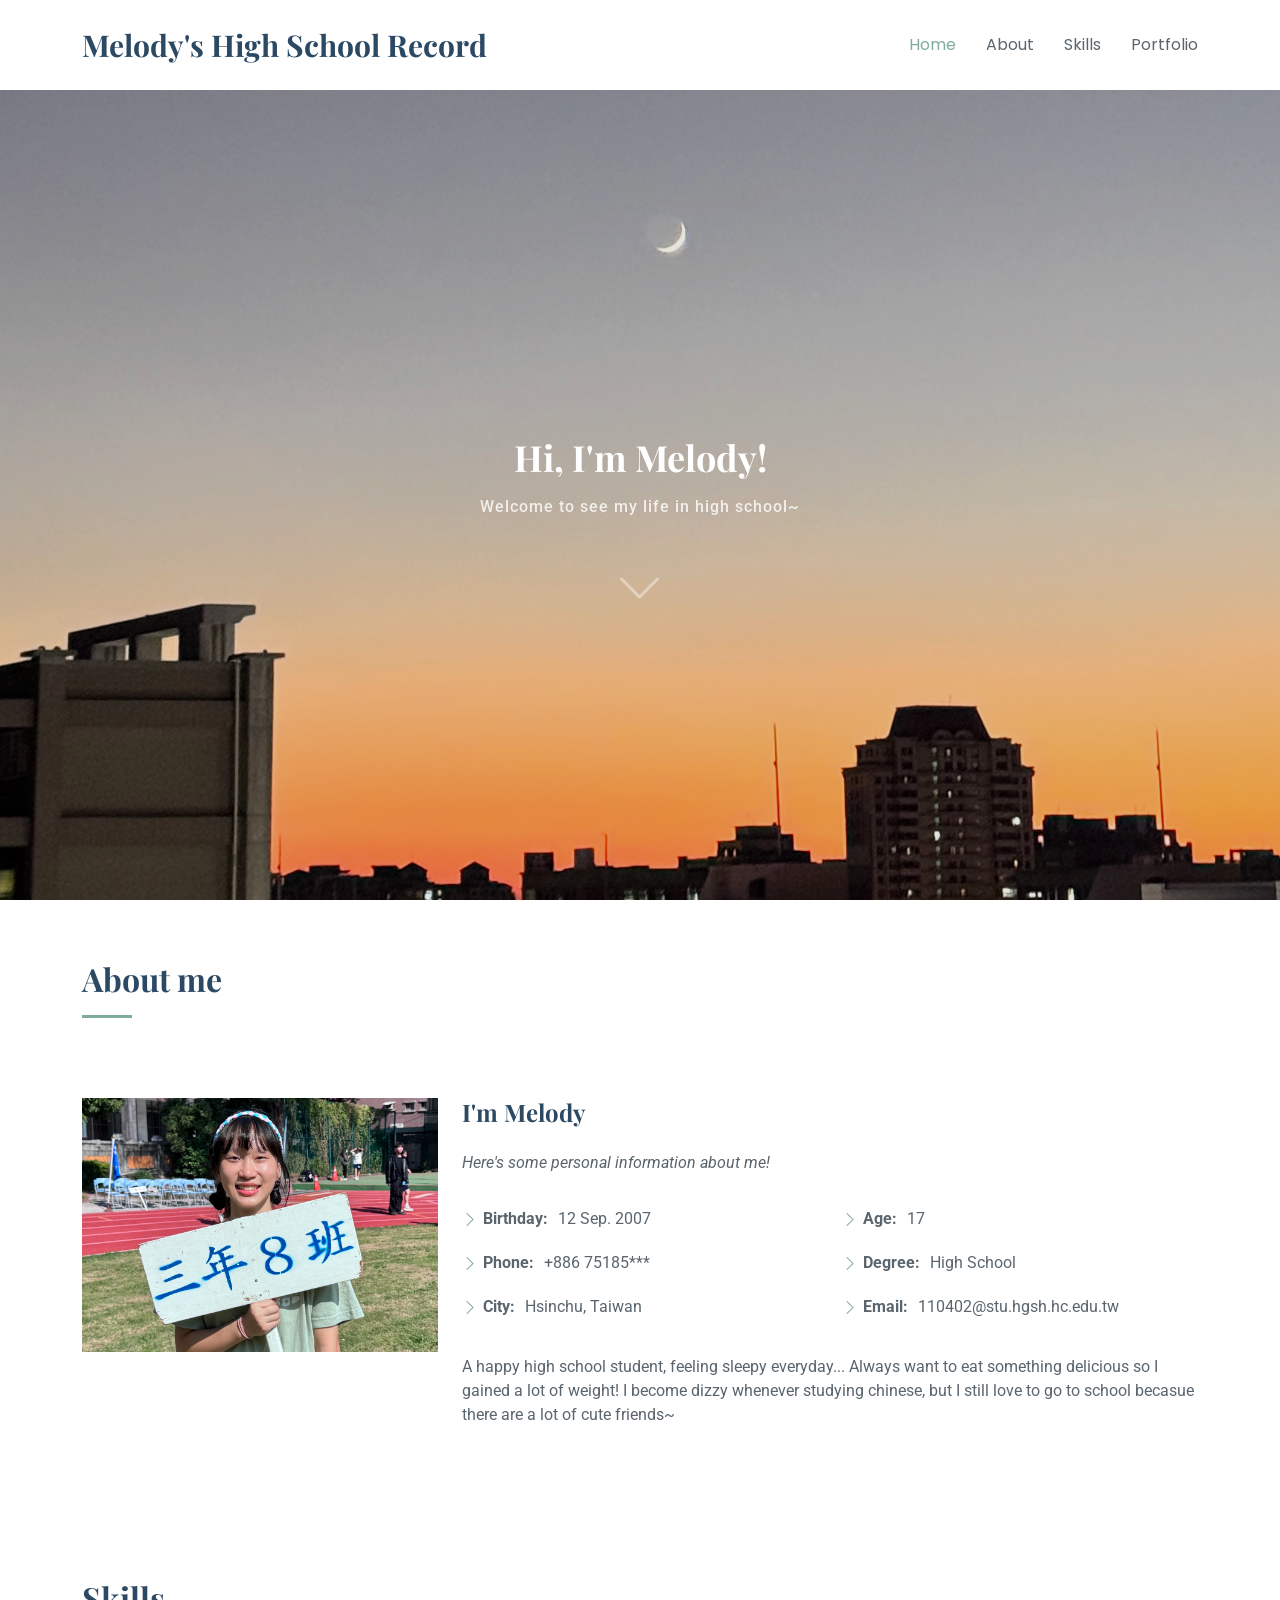
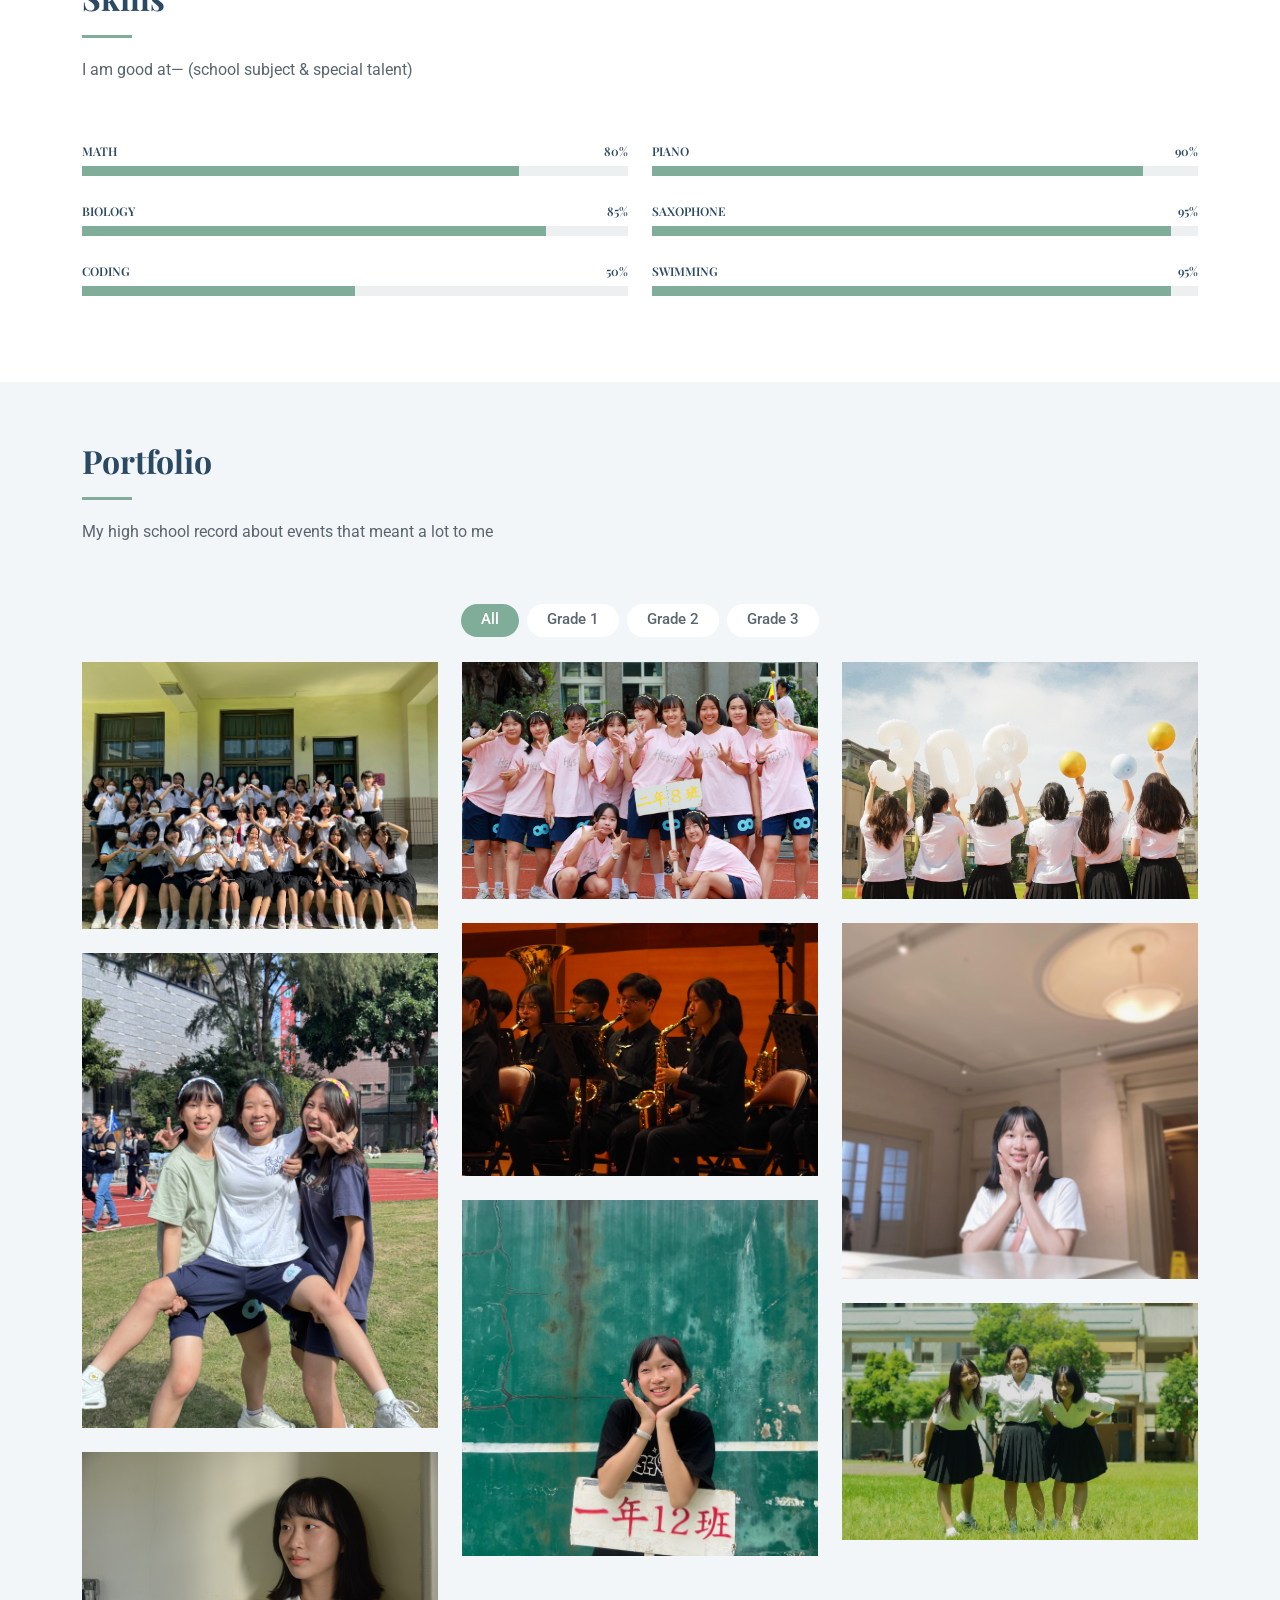
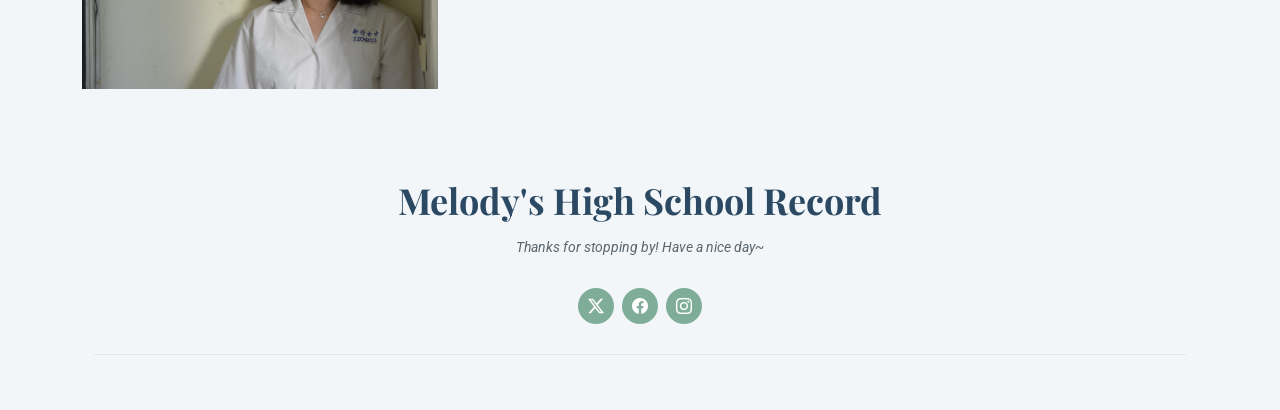
==== commit 10af2e6c: "Update index.html" ====
--- a/highschoolrecord/index.html
+++ b/highschoolrecord/index.html
@@ -67,7 +67,7 @@
 
       <div class="container text-center" data-aos="fade-up" data-aos-delay="100">
         <h2>Hi, I'm Melody!</h2>
-        <p>Welcome to see my lfe in high school~<br></p>
+        <p>Welcome to see my life in high school~<br></p>
         <a href="#about" class="btn-scroll" title="Scroll Down"><i class="bi bi-chevron-down"></i></a>
       </div>
 
@@ -90,7 +90,7 @@
           <div class="col-lg-8 content">
             <h2>I'm Melody</h2>
             <p class="fst-italic py-3">
-              Here's some personel information about me!
+              Here's some personal information about me!
             </p>
             <div class="row">
               <div class="col-lg-6">
@@ -110,7 +110,7 @@
             </div>
             <p class="py-3">
             A happy high school student, feeling sleepy everyday...
-			Always want to eat something deliecious so I gained a lot of weight!
+			Always want to eat something delicious so I gained a lot of weight!
 			I become dizzy whenever studying chinese, but I still love to go to school becasue there are a lot of cute friends~
             </p>
           </div>
@@ -344,4 +344,4 @@
 
 </body>
 
-</html>+</html>
